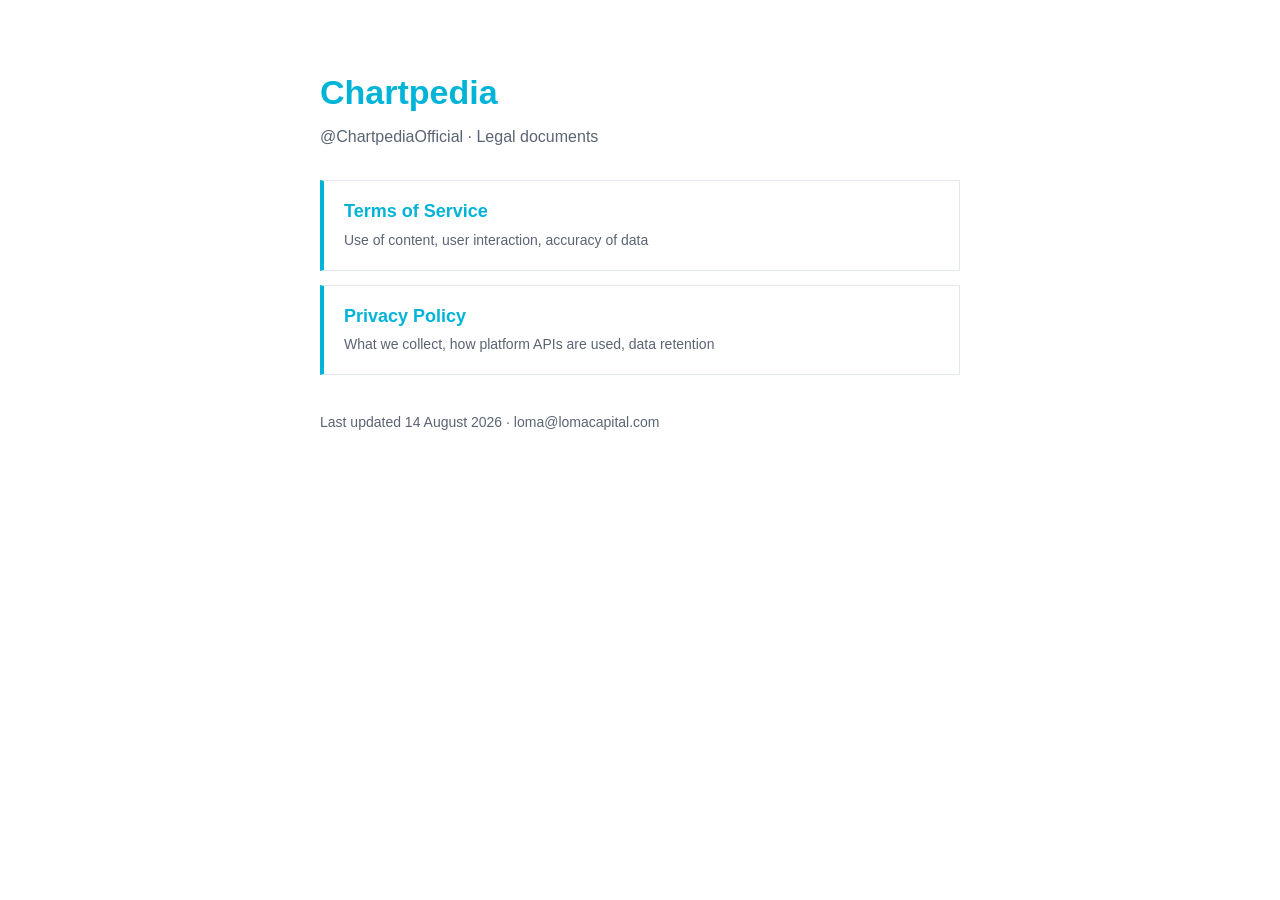
==== index.html @ a7528bb7 "Chartpedia Terms of Service and Privacy Policy for GitHub Pages" ====
<!doctype html>
<html lang="en">
<head>
<meta charset="utf-8">
<meta name="viewport" content="width=device-width, initial-scale=1">
<title>Chartpedia — Legal</title>
<style>
  body { font-family: Arial, Helvetica, sans-serif; color:#1a1a1a;
         line-height:1.65; margin:0; padding:64px 20px; background:#fff; }
  .wrap { max-width:640px; margin:0 auto; }
  h1 { color:#00B4D8; font-size:34px; margin:0 0 4px; }
  p.sub { color:#5a6472; margin:0 0 30px; }
  a.card { display:block; text-decoration:none; color:#1a1a1a;
           border:1px solid #e3e8ee; border-left:4px solid #00B4D8;
           padding:16px 20px; margin-bottom:14px; }
  a.card:hover { background:#f2fbfd; }
  a.card strong { color:#00B4D8; display:block; font-size:18px; }
  a.card span { color:#5a6472; font-size:14px; }
  footer { margin-top:36px; color:#5a6472; font-size:14px; }
</style>
</head>
<body><div class="wrap">
  <h1>Chartpedia</h1>
  <p class="sub">@ChartpediaOfficial · Legal documents</p>
  <a class="card" href="terms.html">
    <strong>Terms of Service</strong>
    <span>Use of content, user interaction, accuracy of data</span></a>
  <a class="card" href="privacy.html">
    <strong>Privacy Policy</strong>
    <span>What we collect, how platform APIs are used, data retention</span></a>
  <footer>Last updated 14 August 2026 · loma@lomacapital.com</footer>
</div></body>
</html>
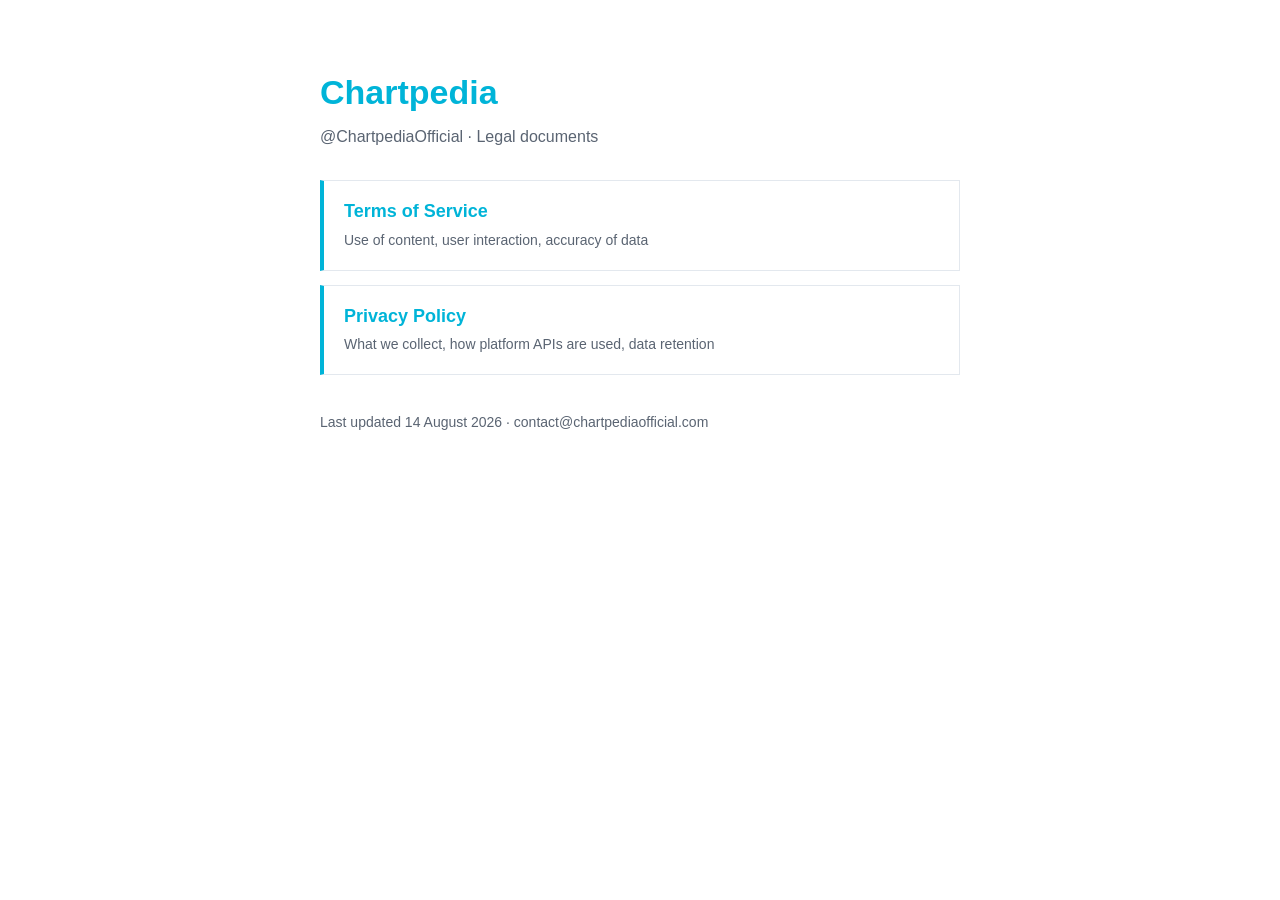
==== commit 2f347f32: "Use Chartpedia-specific contact address on legal pages Placeholder pending the real channel Gmail; s" ====
--- a/index.html
+++ b/index.html
@@ -28,6 +28,6 @@
   <a class="card" href="privacy.html">
     <strong>Privacy Policy</strong>
     <span>What we collect, how platform APIs are used, data retention</span></a>
-  <footer>Last updated 14 August 2026 · loma@lomacapital.com</footer>
+  <footer>Last updated 14 August 2026 · contact@chartpediaofficial.com</footer>
 </div></body>
 </html>
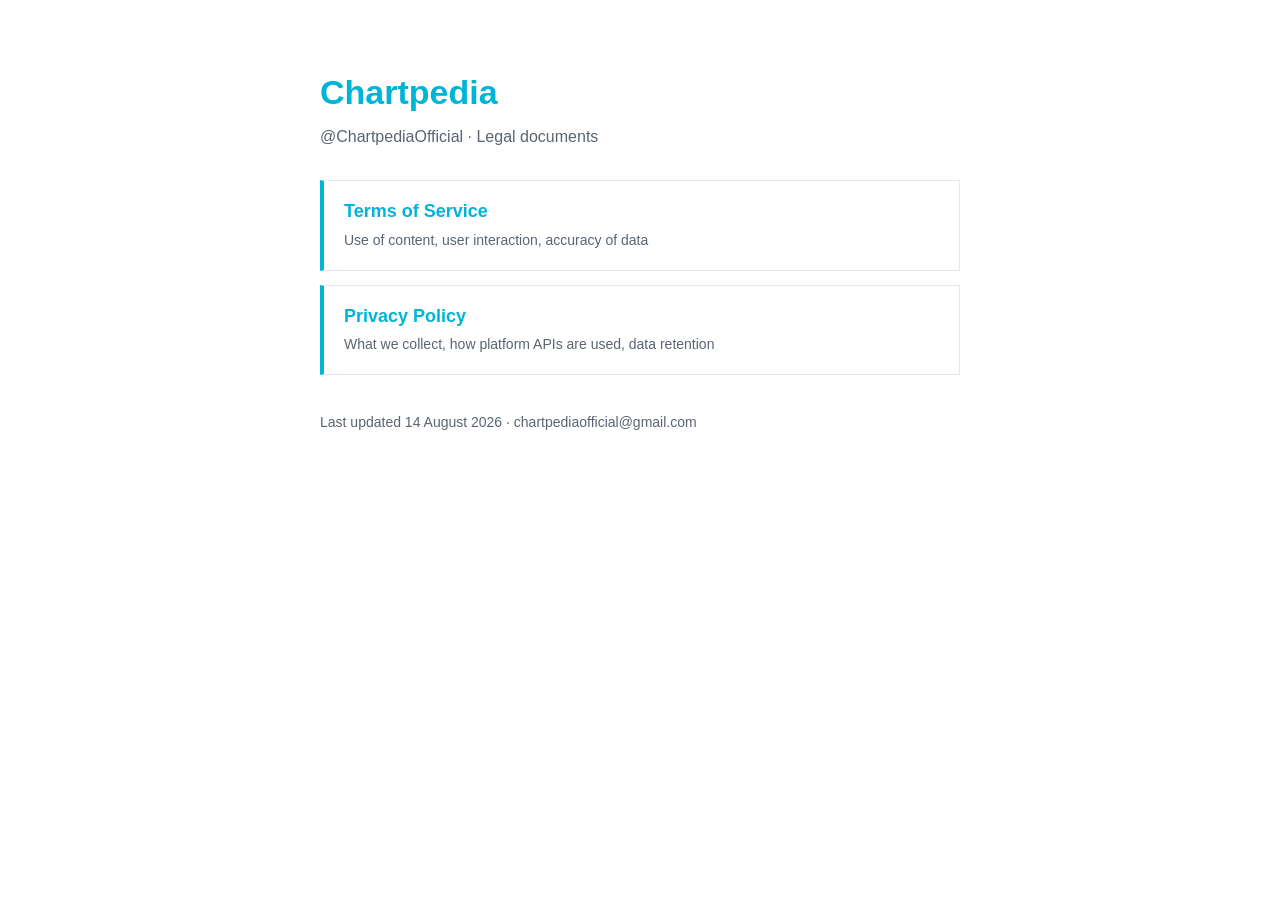
==== commit b86c9abc: "Set real Chartpedia contact address on legal pages" ====
--- a/index.html
+++ b/index.html
@@ -28,6 +28,6 @@
   <a class="card" href="privacy.html">
     <strong>Privacy Policy</strong>
     <span>What we collect, how platform APIs are used, data retention</span></a>
-  <footer>Last updated 14 August 2026 · contact@chartpediaofficial.com</footer>
+  <footer>Last updated 14 August 2026 · chartpediaofficial@gmail.com</footer>
 </div></body>
 </html>
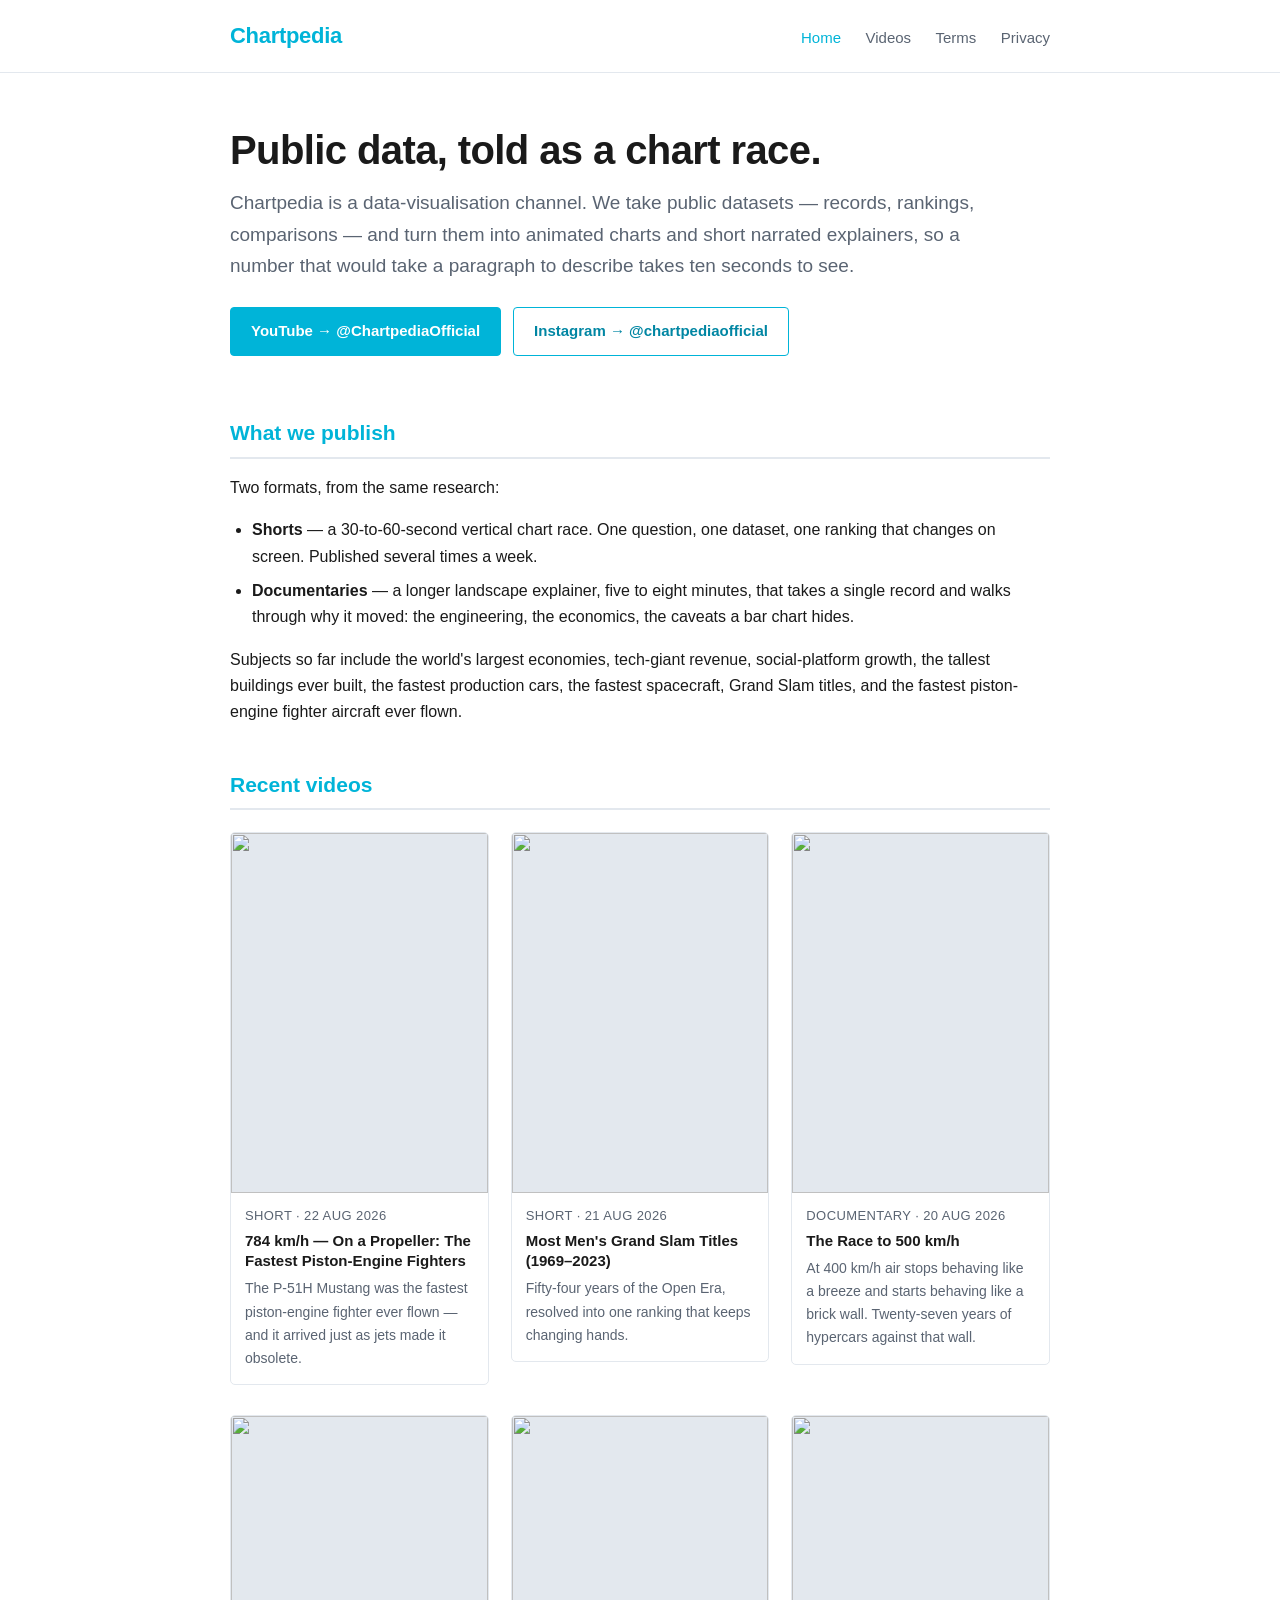
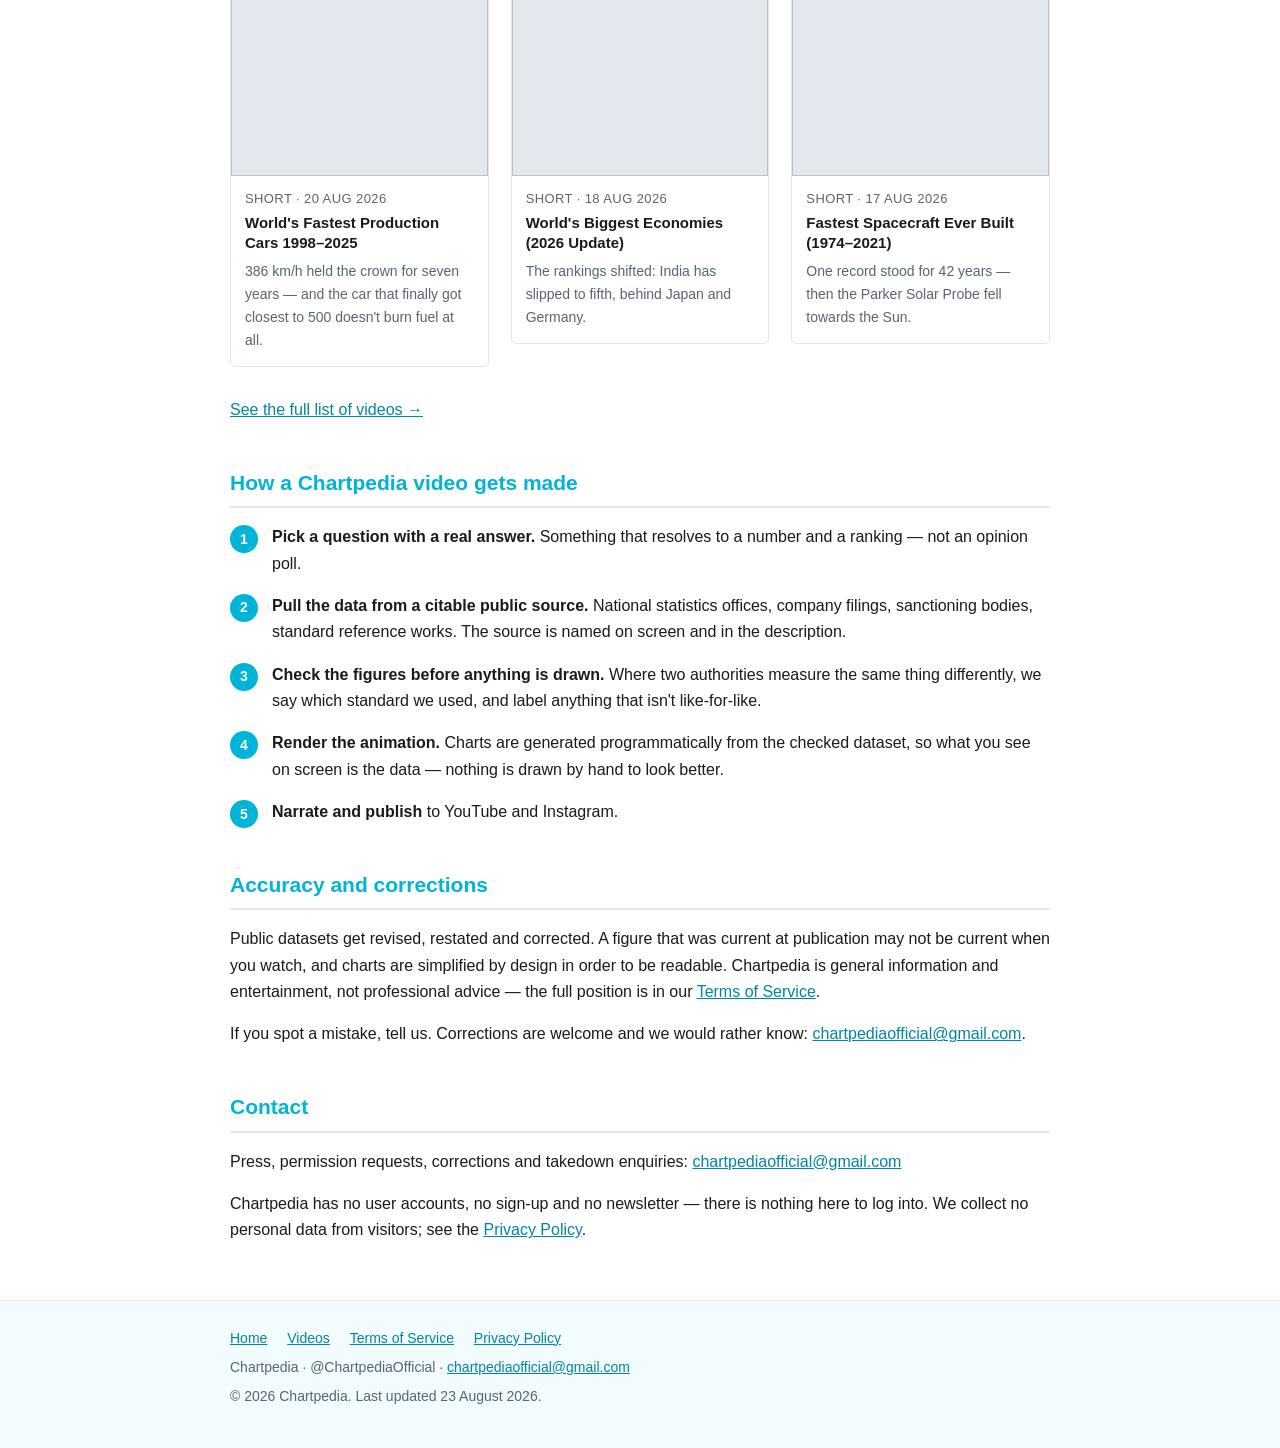
==== commit 679b0343: "Build a real Chartpedia site: homepage, videos page, split legal docs TikTok rejected the app submis" ====
--- a/index.html
+++ b/index.html
@@ -3,31 +3,179 @@
 <head>
 <meta charset="utf-8">
 <meta name="viewport" content="width=device-width, initial-scale=1">
-<title>Chartpedia — Legal</title>
-<style>
-  body { font-family: Arial, Helvetica, sans-serif; color:#1a1a1a;
-         line-height:1.65; margin:0; padding:64px 20px; background:#fff; }
-  .wrap { max-width:640px; margin:0 auto; }
-  h1 { color:#00B4D8; font-size:34px; margin:0 0 4px; }
-  p.sub { color:#5a6472; margin:0 0 30px; }
-  a.card { display:block; text-decoration:none; color:#1a1a1a;
-           border:1px solid #e3e8ee; border-left:4px solid #00B4D8;
-           padding:16px 20px; margin-bottom:14px; }
-  a.card:hover { background:#f2fbfd; }
-  a.card strong { color:#00B4D8; display:block; font-size:18px; }
-  a.card span { color:#5a6472; font-size:14px; }
-  footer { margin-top:36px; color:#5a6472; font-size:14px; }
-</style>
+<title>Chartpedia</title>
+<meta name="description" content="Chartpedia turns public data into animated chart races and narrated explainers, published on YouTube and Instagram.">
+<link rel="canonical" href="https://mlamoum.github.io/chartpedia-legal/">
+<link rel="stylesheet" href="style.css">
 </head>
-<body><div class="wrap">
-  <h1>Chartpedia</h1>
-  <p class="sub">@ChartpediaOfficial · Legal documents</p>
-  <a class="card" href="terms.html">
-    <strong>Terms of Service</strong>
-    <span>Use of content, user interaction, accuracy of data</span></a>
-  <a class="card" href="privacy.html">
-    <strong>Privacy Policy</strong>
-    <span>What we collect, how platform APIs are used, data retention</span></a>
-  <footer>Last updated 14 August 2026 · chartpediaofficial@gmail.com</footer>
-</div></body>
+<body>
+
+<header class="site-head">
+  <div class="wrap">
+    <a class="logo" href="index.html">Chartpedia</a>
+    <nav>
+      <a href="index.html" aria-current="page">Home</a>
+      <a href="videos.html">Videos</a>
+      <a href="terms-of-service.html">Terms</a>
+      <a href="privacy-policy.html">Privacy</a>
+    </nav>
+  </div>
+</header>
+
+<main>
+<div class="wrap">
+
+  <section class="hero">
+    <h1>Public data, told as a chart race.</h1>
+    <p class="lede">
+      Chartpedia is a data-visualisation channel. We take public datasets —
+      records, rankings, comparisons — and turn them into animated charts and
+      short narrated explainers, so a number that would take a paragraph to
+      describe takes ten seconds to see.
+    </p>
+    <div class="btn-row">
+      <a class="btn btn--solid" href="https://www.youtube.com/@ChartpediaOfficial">YouTube&nbsp;→ @ChartpediaOfficial</a>
+      <a class="btn" href="https://www.instagram.com/chartpediaofficial/">Instagram&nbsp;→ @chartpediaofficial</a>
+    </div>
+  </section>
+
+  <section>
+    <h2>What we publish</h2>
+    <p>
+      Two formats, from the same research:
+    </p>
+    <ul>
+      <li><strong>Shorts</strong> — a 30-to-60-second vertical chart race. One
+          question, one dataset, one ranking that changes on screen. Published
+          several times a week.</li>
+      <li><strong>Documentaries</strong> — a longer landscape explainer, five
+          to eight minutes, that takes a single record and walks through why it
+          moved: the engineering, the economics, the caveats a bar chart hides.</li>
+    </ul>
+    <p>
+      Subjects so far include the world's largest economies, tech-giant revenue,
+      social-platform growth, the tallest buildings ever built, the fastest
+      production cars, the fastest spacecraft, Grand Slam titles, and the fastest
+      piston-engine fighter aircraft ever flown.
+    </p>
+  </section>
+
+  <section>
+    <h2>Recent videos</h2>
+    <ul class="grid">
+      <li><a class="card" href="https://www.youtube.com/watch?v=bI7X5N5nPuA">
+        <img src="https://i.ytimg.com/vi/bI7X5N5nPuA/hqdefault.jpg" alt="" loading="lazy" width="480" height="360">
+        <div class="body">
+          <p class="meta">Short · 22 Aug 2026</p>
+          <p class="title">784 km/h — On a Propeller: The Fastest Piston-Engine Fighters</p>
+          <p class="blurb">The P-51H Mustang was the fastest piston-engine fighter ever flown — and it arrived just as jets made it obsolete.</p>
+        </div></a></li>
+
+      <li><a class="card" href="https://www.youtube.com/watch?v=VGV8ub-hmGo">
+        <img src="https://i.ytimg.com/vi/VGV8ub-hmGo/hqdefault.jpg" alt="" loading="lazy" width="480" height="360">
+        <div class="body">
+          <p class="meta">Short · 21 Aug 2026</p>
+          <p class="title">Most Men's Grand Slam Titles (1969–2023)</p>
+          <p class="blurb">Fifty-four years of the Open Era, resolved into one ranking that keeps changing hands.</p>
+        </div></a></li>
+
+      <li><a class="card" href="https://www.youtube.com/watch?v=npkA3915RyQ">
+        <img src="https://i.ytimg.com/vi/npkA3915RyQ/hqdefault.jpg" alt="" loading="lazy" width="480" height="360">
+        <div class="body">
+          <p class="meta">Documentary · 20 Aug 2026</p>
+          <p class="title">The Race to 500 km/h</p>
+          <p class="blurb">At 400 km/h air stops behaving like a breeze and starts behaving like a brick wall. Twenty-seven years of hypercars against that wall.</p>
+        </div></a></li>
+
+      <li><a class="card" href="https://www.youtube.com/watch?v=SwxBOxgbArY">
+        <img src="https://i.ytimg.com/vi/SwxBOxgbArY/hqdefault.jpg" alt="" loading="lazy" width="480" height="360">
+        <div class="body">
+          <p class="meta">Short · 20 Aug 2026</p>
+          <p class="title">World's Fastest Production Cars 1998–2025</p>
+          <p class="blurb">386 km/h held the crown for seven years — and the car that finally got closest to 500 doesn't burn fuel at all.</p>
+        </div></a></li>
+
+      <li><a class="card" href="https://www.youtube.com/watch?v=lNdg31jpJRc">
+        <img src="https://i.ytimg.com/vi/lNdg31jpJRc/hqdefault.jpg" alt="" loading="lazy" width="480" height="360">
+        <div class="body">
+          <p class="meta">Short · 18 Aug 2026</p>
+          <p class="title">World's Biggest Economies (2026 Update)</p>
+          <p class="blurb">The rankings shifted: India has slipped to fifth, behind Japan and Germany.</p>
+        </div></a></li>
+
+      <li><a class="card" href="https://www.youtube.com/watch?v=TeAqu6b9BrM">
+        <img src="https://i.ytimg.com/vi/TeAqu6b9BrM/hqdefault.jpg" alt="" loading="lazy" width="480" height="360">
+        <div class="body">
+          <p class="meta">Short · 17 Aug 2026</p>
+          <p class="title">Fastest Spacecraft Ever Built (1974–2021)</p>
+          <p class="blurb">One record stood for 42 years — then the Parker Solar Probe fell towards the Sun.</p>
+        </div></a></li>
+    </ul>
+    <p style="margin-top:22px"><a href="videos.html">See the full list of videos →</a></p>
+  </section>
+
+  <section>
+    <h2>How a Chartpedia video gets made</h2>
+    <ol class="steps">
+      <li><strong>Pick a question with a real answer.</strong> Something that
+          resolves to a number and a ranking — not an opinion poll.</li>
+      <li><strong>Pull the data from a citable public source.</strong> National
+          statistics offices, company filings, sanctioning bodies, standard
+          reference works. The source is named on screen and in the description.</li>
+      <li><strong>Check the figures before anything is drawn.</strong> Where two
+          authorities measure the same thing differently, we say which standard
+          we used, and label anything that isn't like-for-like.</li>
+      <li><strong>Render the animation.</strong> Charts are generated
+          programmatically from the checked dataset, so what you see on screen is
+          the data — nothing is drawn by hand to look better.</li>
+      <li><strong>Narrate and publish</strong> to YouTube and Instagram.</li>
+    </ol>
+  </section>
+
+  <section>
+    <h2>Accuracy and corrections</h2>
+    <p>
+      Public datasets get revised, restated and corrected. A figure that was
+      current at publication may not be current when you watch, and charts are
+      simplified by design in order to be readable. Chartpedia is general
+      information and entertainment, not professional advice — the full position
+      is in our <a href="terms-of-service.html">Terms of Service</a>.
+    </p>
+    <p>
+      If you spot a mistake, tell us. Corrections are welcome and we would rather
+      know:
+      <a href="mailto:chartpediaofficial@gmail.com">chartpediaofficial@gmail.com</a>.
+    </p>
+  </section>
+
+  <section>
+    <h2>Contact</h2>
+    <p>
+      Press, permission requests, corrections and takedown enquiries:
+      <a href="mailto:chartpediaofficial@gmail.com">chartpediaofficial@gmail.com</a>
+    </p>
+    <p>
+      Chartpedia has no user accounts, no sign-up and no newsletter — there is
+      nothing here to log into. We collect no personal data from visitors; see
+      the <a href="privacy-policy.html">Privacy Policy</a>.
+    </p>
+  </section>
+
+</div>
+</main>
+
+<footer class="site-foot">
+  <div class="wrap">
+    <p class="links">
+      <a href="index.html">Home</a>
+      <a href="videos.html">Videos</a>
+      <a href="terms-of-service.html">Terms of Service</a>
+      <a href="privacy-policy.html">Privacy Policy</a>
+    </p>
+    <p>Chartpedia · @ChartpediaOfficial · <a href="mailto:chartpediaofficial@gmail.com">chartpediaofficial@gmail.com</a></p>
+    <p>© 2026 Chartpedia. Last updated 23 August 2026.</p>
+  </div>
+</footer>
+
+</body>
 </html>
--- a/style.css
+++ b/style.css
@@ -0,0 +1,163 @@
+/* Chartpedia — shared site styles. No build step, no external dependencies. */
+:root {
+  --accent: #00B4D8;
+  --accent-dark: #0086a3;
+  --ink: #1a1a1a;
+  --muted: #5a6472;
+  --rule: #e3e8ee;
+  --tint: #f2fbfd;
+  --page: #ffffff;
+}
+* { box-sizing: border-box; }
+html { -webkit-text-size-adjust: 100%; }
+body {
+  font-family: -apple-system, BlinkMacSystemFont, "Segoe UI", Arial, Helvetica, sans-serif;
+  color: var(--ink);
+  background: var(--page);
+  line-height: 1.65;
+  margin: 0;
+  padding: 0;
+}
+.wrap { max-width: 860px; margin: 0 auto; padding: 0 20px; }
+.wrap--narrow { max-width: 760px; }
+
+/* ---- header / nav ---- */
+.site-head {
+  border-bottom: 1px solid var(--rule);
+  background: var(--page);
+}
+.site-head .wrap {
+  display: flex;
+  flex-wrap: wrap;
+  align-items: baseline;
+  gap: 6px 26px;
+  padding-top: 18px;
+  padding-bottom: 18px;
+}
+.logo {
+  font-size: 22px;
+  font-weight: bold;
+  color: var(--accent);
+  text-decoration: none;
+  letter-spacing: -0.3px;
+  margin-right: auto;
+}
+.site-head nav a {
+  color: var(--muted);
+  text-decoration: none;
+  font-size: 15px;
+}
+.site-head nav a + a { margin-left: 20px; }
+.site-head nav a:hover, .site-head nav a[aria-current="page"] { color: var(--accent); }
+
+/* ---- hero ---- */
+.hero { padding: 54px 0 10px; }
+.hero h1 {
+  font-size: 40px;
+  line-height: 1.15;
+  margin: 0 0 14px;
+  letter-spacing: -0.6px;
+}
+.hero p.lede { font-size: 19px; color: var(--muted); margin: 0 0 26px; max-width: 42em; }
+
+/* ---- generic type ---- */
+h2 {
+  color: var(--accent);
+  font-size: 21px;
+  margin: 42px 0 10px;
+  padding-bottom: 6px;
+  border-bottom: 2px solid var(--rule);
+}
+h3 { font-size: 17px; margin: 26px 0 6px; }
+p, li { font-size: 16px; }
+ul { padding-left: 22px; }
+li { margin-bottom: 8px; }
+a { color: var(--accent-dark); }
+.updated { color: var(--muted); font-size: 14px; margin: 0 0 8px; }
+.brand { font-weight: bold; color: var(--accent); }
+.callout {
+  background: var(--tint);
+  border-left: 4px solid var(--accent);
+  padding: 14px 18px;
+  margin: 18px 0;
+}
+
+/* ---- buttons ---- */
+.btn-row { display: flex; flex-wrap: wrap; gap: 12px; margin: 0 0 8px; }
+.btn {
+  display: inline-block;
+  padding: 11px 20px;
+  border-radius: 4px;
+  text-decoration: none;
+  font-size: 15px;
+  font-weight: bold;
+  border: 1px solid var(--accent);
+  color: var(--accent-dark);
+  background: var(--page);
+}
+.btn--solid { background: var(--accent); color: #fff; }
+.btn:hover { background: var(--tint); color: var(--accent-dark); }
+.btn--solid:hover { background: var(--accent-dark); color: #fff; border-color: var(--accent-dark); }
+
+/* ---- video grid ---- */
+.grid {
+  display: grid;
+  grid-template-columns: repeat(auto-fill, minmax(240px, 1fr));
+  gap: 22px;
+  margin: 22px 0 0;
+  padding: 0;
+  list-style: none;
+}
+.card {
+  border: 1px solid var(--rule);
+  border-radius: 5px;
+  overflow: hidden;
+  display: flex;
+  flex-direction: column;
+  text-decoration: none;
+  color: var(--ink);
+  background: var(--page);
+}
+.card:hover { border-color: var(--accent); background: var(--tint); }
+.card img { width: 100%; display: block; aspect-ratio: 16 / 9; object-fit: cover; background: var(--rule); }
+.card .body { padding: 12px 14px 14px; }
+.card .meta { color: var(--muted); font-size: 13px; margin: 0 0 4px; text-transform: uppercase; letter-spacing: 0.4px; }
+.card .title { font-size: 15px; font-weight: bold; margin: 0 0 6px; line-height: 1.35; }
+.card .blurb { font-size: 14px; color: var(--muted); margin: 0; }
+
+/* ---- steps ---- */
+.steps { counter-reset: step; padding-left: 0; list-style: none; }
+.steps li {
+  counter-increment: step;
+  position: relative;
+  padding-left: 42px;
+  margin-bottom: 16px;
+}
+.steps li::before {
+  content: counter(step);
+  position: absolute;
+  left: 0; top: 1px;
+  width: 28px; height: 28px;
+  border-radius: 50%;
+  background: var(--accent);
+  color: #fff;
+  font-weight: bold;
+  font-size: 14px;
+  display: flex; align-items: center; justify-content: center;
+}
+
+/* ---- footer ---- */
+.site-foot {
+  margin-top: 56px;
+  border-top: 1px solid var(--rule);
+  background: var(--tint);
+}
+.site-foot .wrap { padding-top: 26px; padding-bottom: 34px; }
+.site-foot p { color: var(--muted); font-size: 14px; margin: 0 0 6px; }
+.site-foot a { color: var(--accent-dark); }
+.site-foot .links a + a { margin-left: 16px; }
+
+@media (max-width: 560px) {
+  .hero h1 { font-size: 31px; }
+  .hero { padding-top: 36px; }
+}
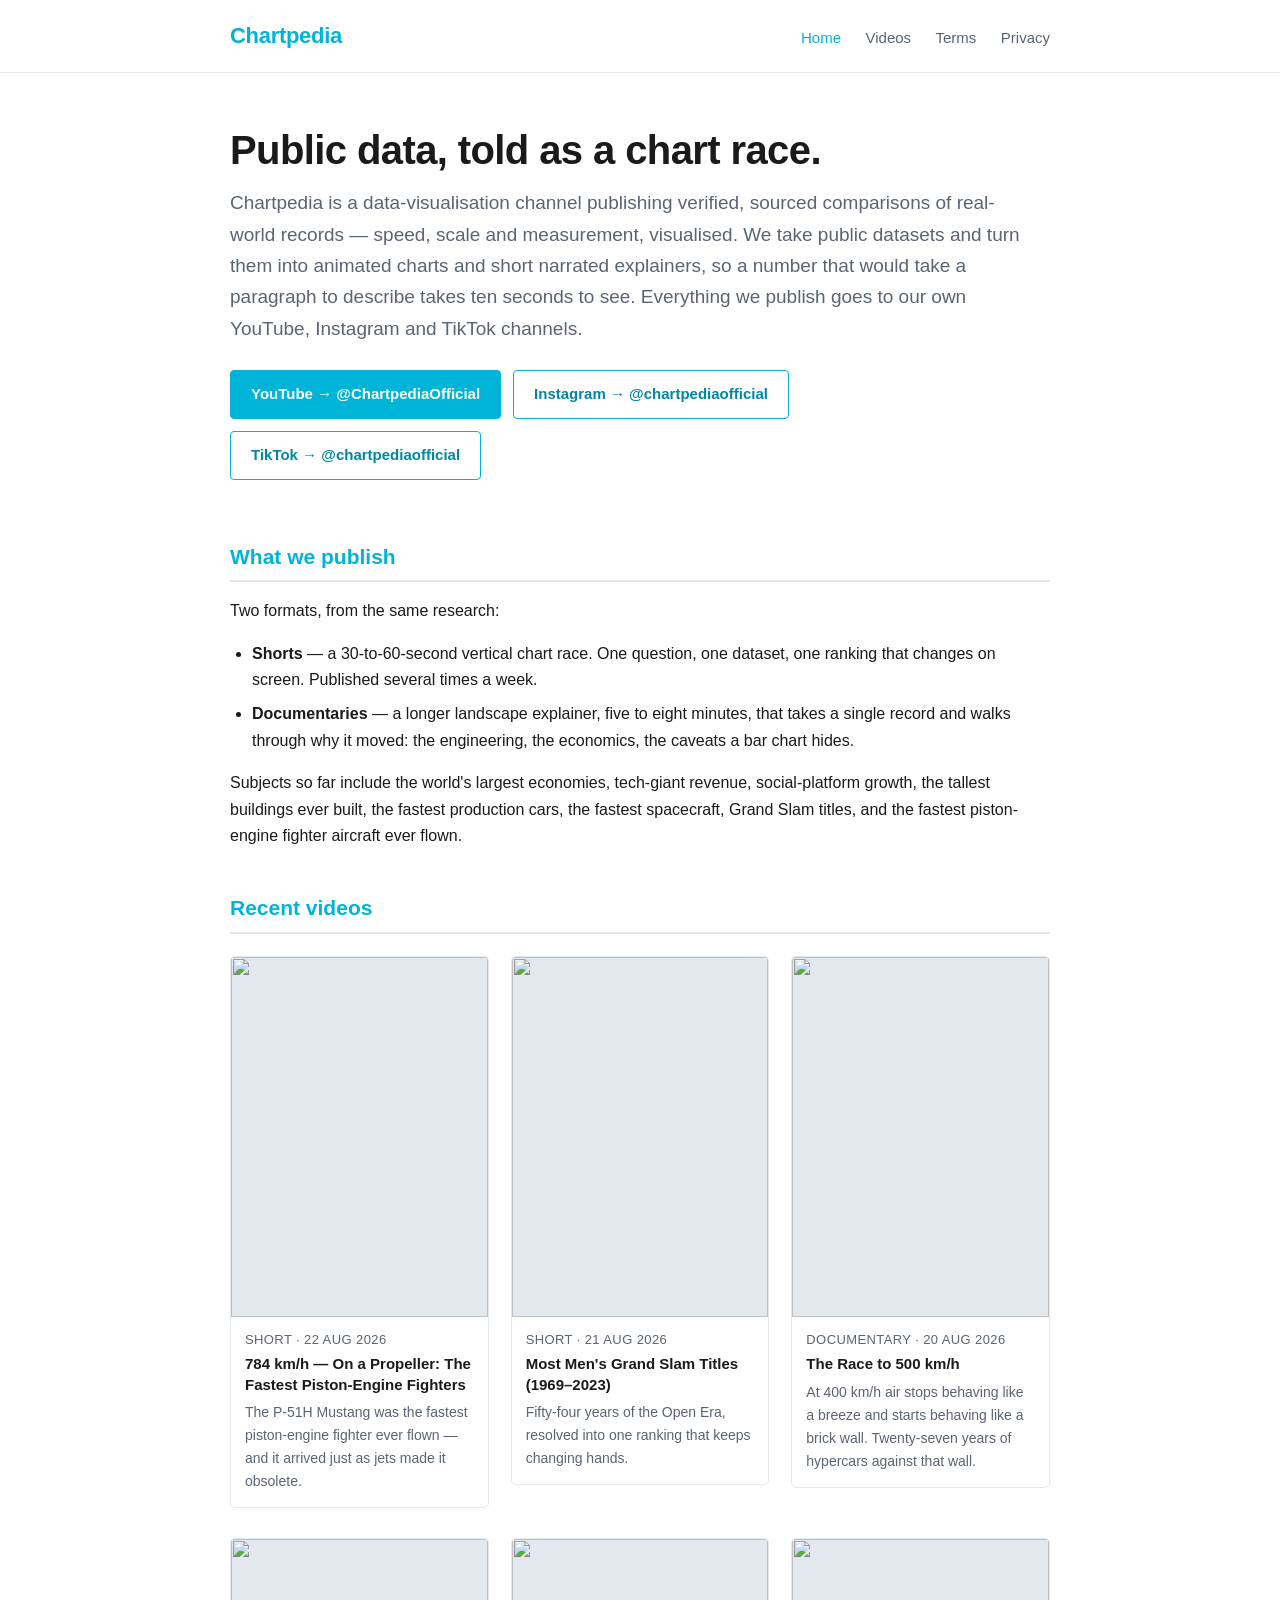
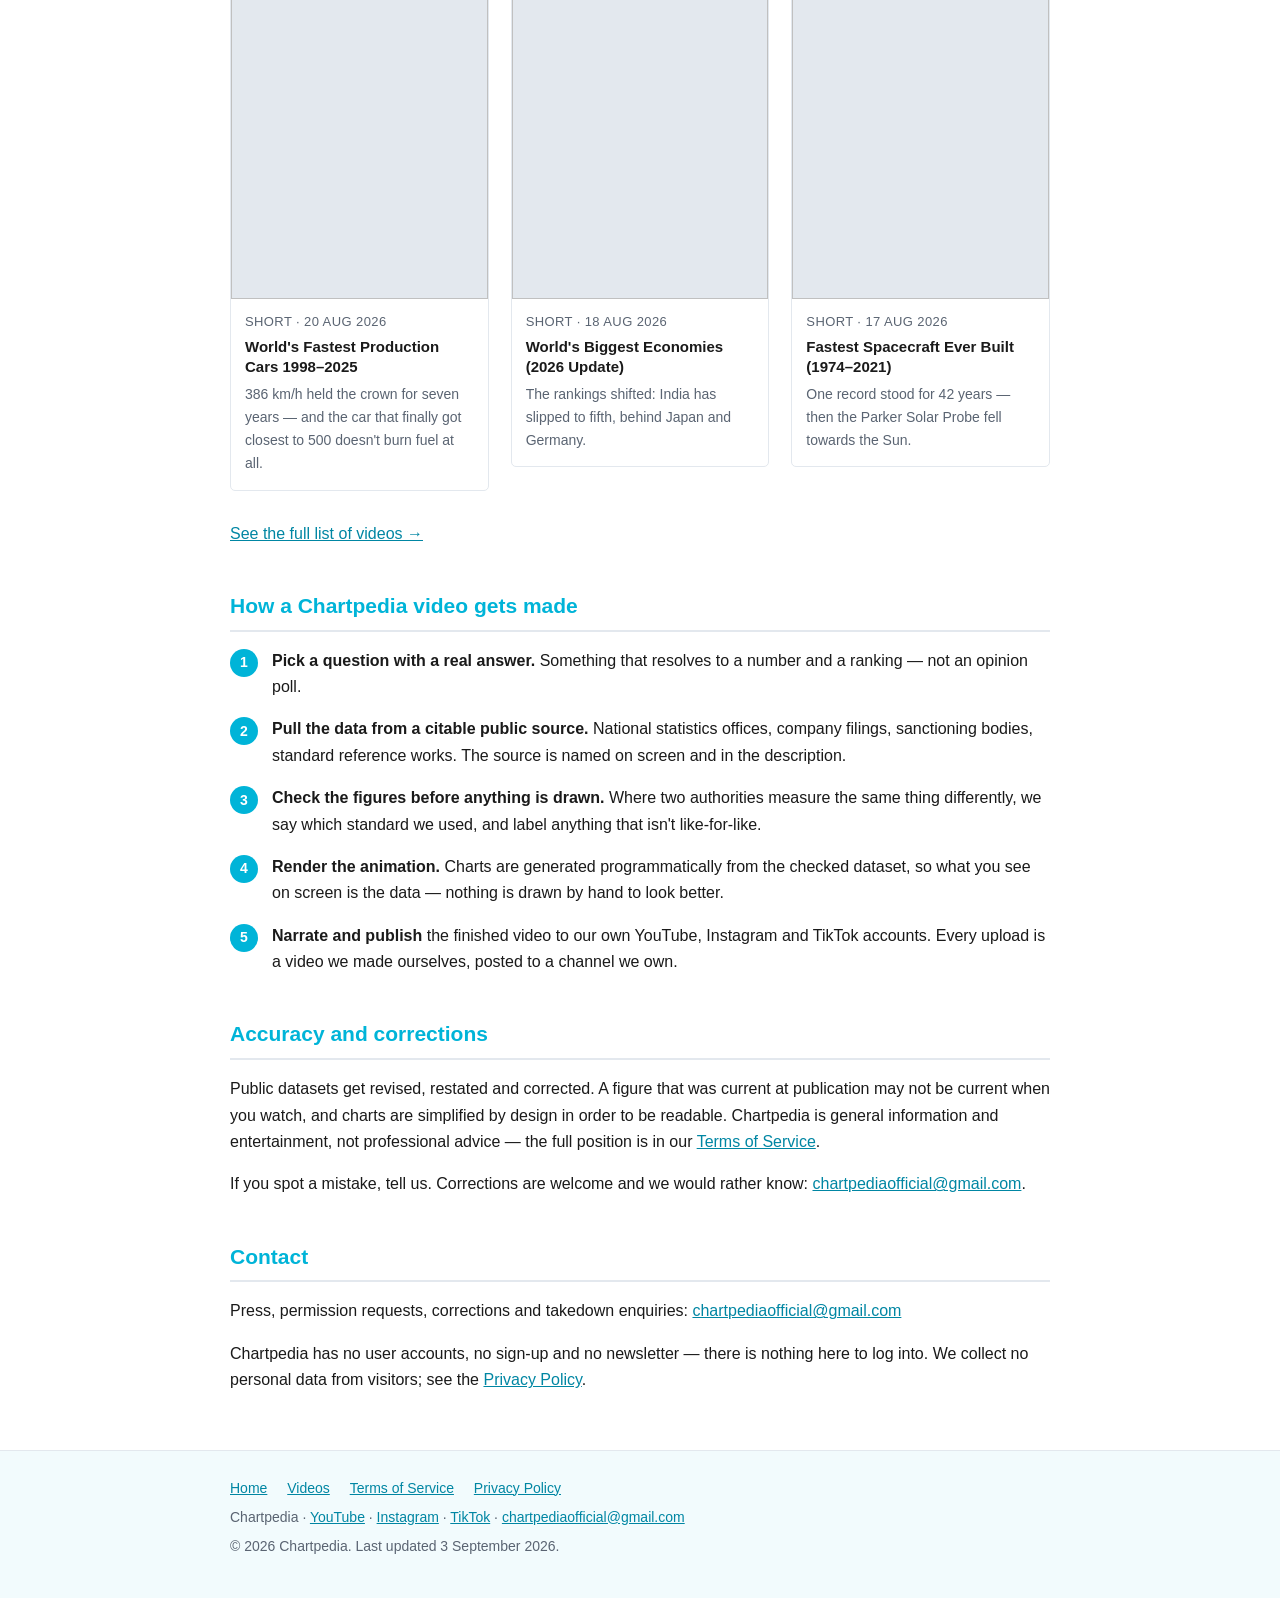
==== commit 6af6111e: "Site: make the homepage pass TikTok app review TikTok rejected the Content Posting API request again" ====
--- a/index.html
+++ b/index.html
@@ -4,7 +4,7 @@
 <meta charset="utf-8">
 <meta name="viewport" content="width=device-width, initial-scale=1">
 <title>Chartpedia</title>
-<meta name="description" content="Chartpedia turns public data into animated chart races and narrated explainers, published on YouTube and Instagram.">
+<meta name="description" content="Chartpedia turns public data into animated chart races and narrated explainers, published on YouTube, Instagram and TikTok.">
 <link rel="canonical" href="https://mlamoum.github.io/chartpedia-legal/">
 <link rel="stylesheet" href="style.css">
 </head>
@@ -16,8 +16,8 @@
     <nav>
       <a href="index.html" aria-current="page">Home</a>
       <a href="videos.html">Videos</a>
-      <a href="terms-of-service.html">Terms</a>
-      <a href="privacy-policy.html">Privacy</a>
+      <a href="terms-of-service">Terms</a>
+      <a href="privacy-policy">Privacy</a>
     </nav>
   </div>
 </header>
@@ -28,14 +28,17 @@
   <section class="hero">
     <h1>Public data, told as a chart race.</h1>
     <p class="lede">
-      Chartpedia is a data-visualisation channel. We take public datasets —
-      records, rankings, comparisons — and turn them into animated charts and
-      short narrated explainers, so a number that would take a paragraph to
-      describe takes ten seconds to see.
+      Chartpedia is a data-visualisation channel publishing verified, sourced
+      comparisons of real-world records — speed, scale and measurement,
+      visualised. We take public datasets and turn them into animated charts
+      and short narrated explainers, so a number that would take a paragraph
+      to describe takes ten seconds to see. Everything we publish goes to our
+      own YouTube, Instagram and TikTok channels.
     </p>
     <div class="btn-row">
       <a class="btn btn--solid" href="https://www.youtube.com/@ChartpediaOfficial">YouTube&nbsp;→ @ChartpediaOfficial</a>
       <a class="btn" href="https://www.instagram.com/chartpediaofficial/">Instagram&nbsp;→ @chartpediaofficial</a>
+      <a class="btn" href="https://www.tiktok.com/@chartpediaofficial">TikTok&nbsp;→ @chartpediaofficial</a>
     </div>
   </section>
 
@@ -128,7 +131,9 @@
       <li><strong>Render the animation.</strong> Charts are generated
           programmatically from the checked dataset, so what you see on screen is
           the data — nothing is drawn by hand to look better.</li>
-      <li><strong>Narrate and publish</strong> to YouTube and Instagram.</li>
+      <li><strong>Narrate and publish</strong> the finished video to our own
+          YouTube, Instagram and TikTok accounts. Every upload is a video we
+          made ourselves, posted to a channel we own.</li>
     </ol>
   </section>
 
@@ -139,7 +144,7 @@
       current at publication may not be current when you watch, and charts are
       simplified by design in order to be readable. Chartpedia is general
       information and entertainment, not professional advice — the full position
-      is in our <a href="terms-of-service.html">Terms of Service</a>.
+      is in our <a href="terms-of-service">Terms of Service</a>.
     </p>
     <p>
       If you spot a mistake, tell us. Corrections are welcome and we would rather
@@ -157,7 +162,7 @@
     <p>
       Chartpedia has no user accounts, no sign-up and no newsletter — there is
       nothing here to log into. We collect no personal data from visitors; see
-      the <a href="privacy-policy.html">Privacy Policy</a>.
+      the <a href="privacy-policy">Privacy Policy</a>.
     </p>
   </section>
 
@@ -169,11 +174,11 @@
     <p class="links">
       <a href="index.html">Home</a>
       <a href="videos.html">Videos</a>
-      <a href="terms-of-service.html">Terms of Service</a>
-      <a href="privacy-policy.html">Privacy Policy</a>
+      <a href="terms-of-service">Terms of Service</a>
+      <a href="privacy-policy">Privacy Policy</a>
     </p>
-    <p>Chartpedia · @ChartpediaOfficial · <a href="mailto:chartpediaofficial@gmail.com">chartpediaofficial@gmail.com</a></p>
-    <p>© 2026 Chartpedia. Last updated 23 August 2026.</p>
+    <p>Chartpedia · <a href="https://www.youtube.com/@ChartpediaOfficial">YouTube</a> · <a href="https://www.instagram.com/chartpediaofficial/">Instagram</a> · <a href="https://www.tiktok.com/@chartpediaofficial">TikTok</a> · <a href="mailto:chartpediaofficial@gmail.com">chartpediaofficial@gmail.com</a></p>
+    <p>© 2026 Chartpedia. Last updated 3 September 2026.</p>
   </div>
 </footer>
 
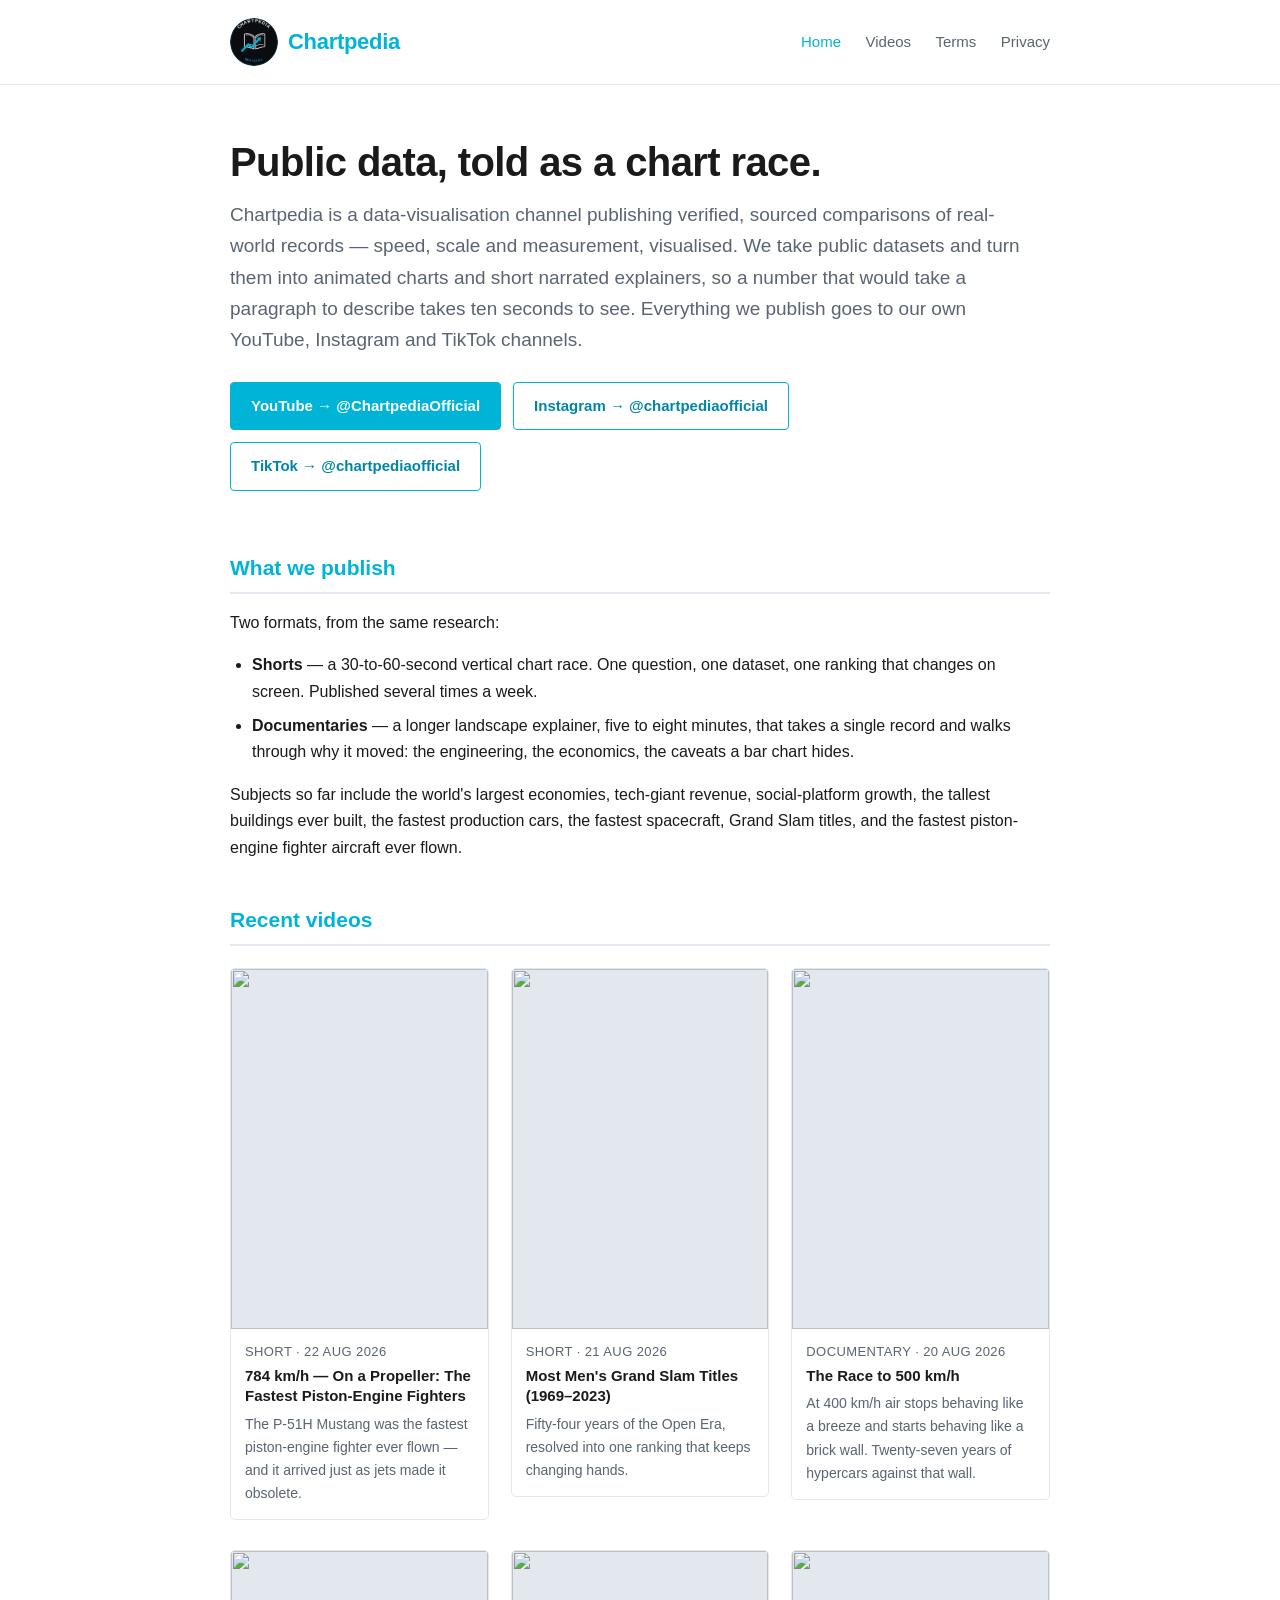
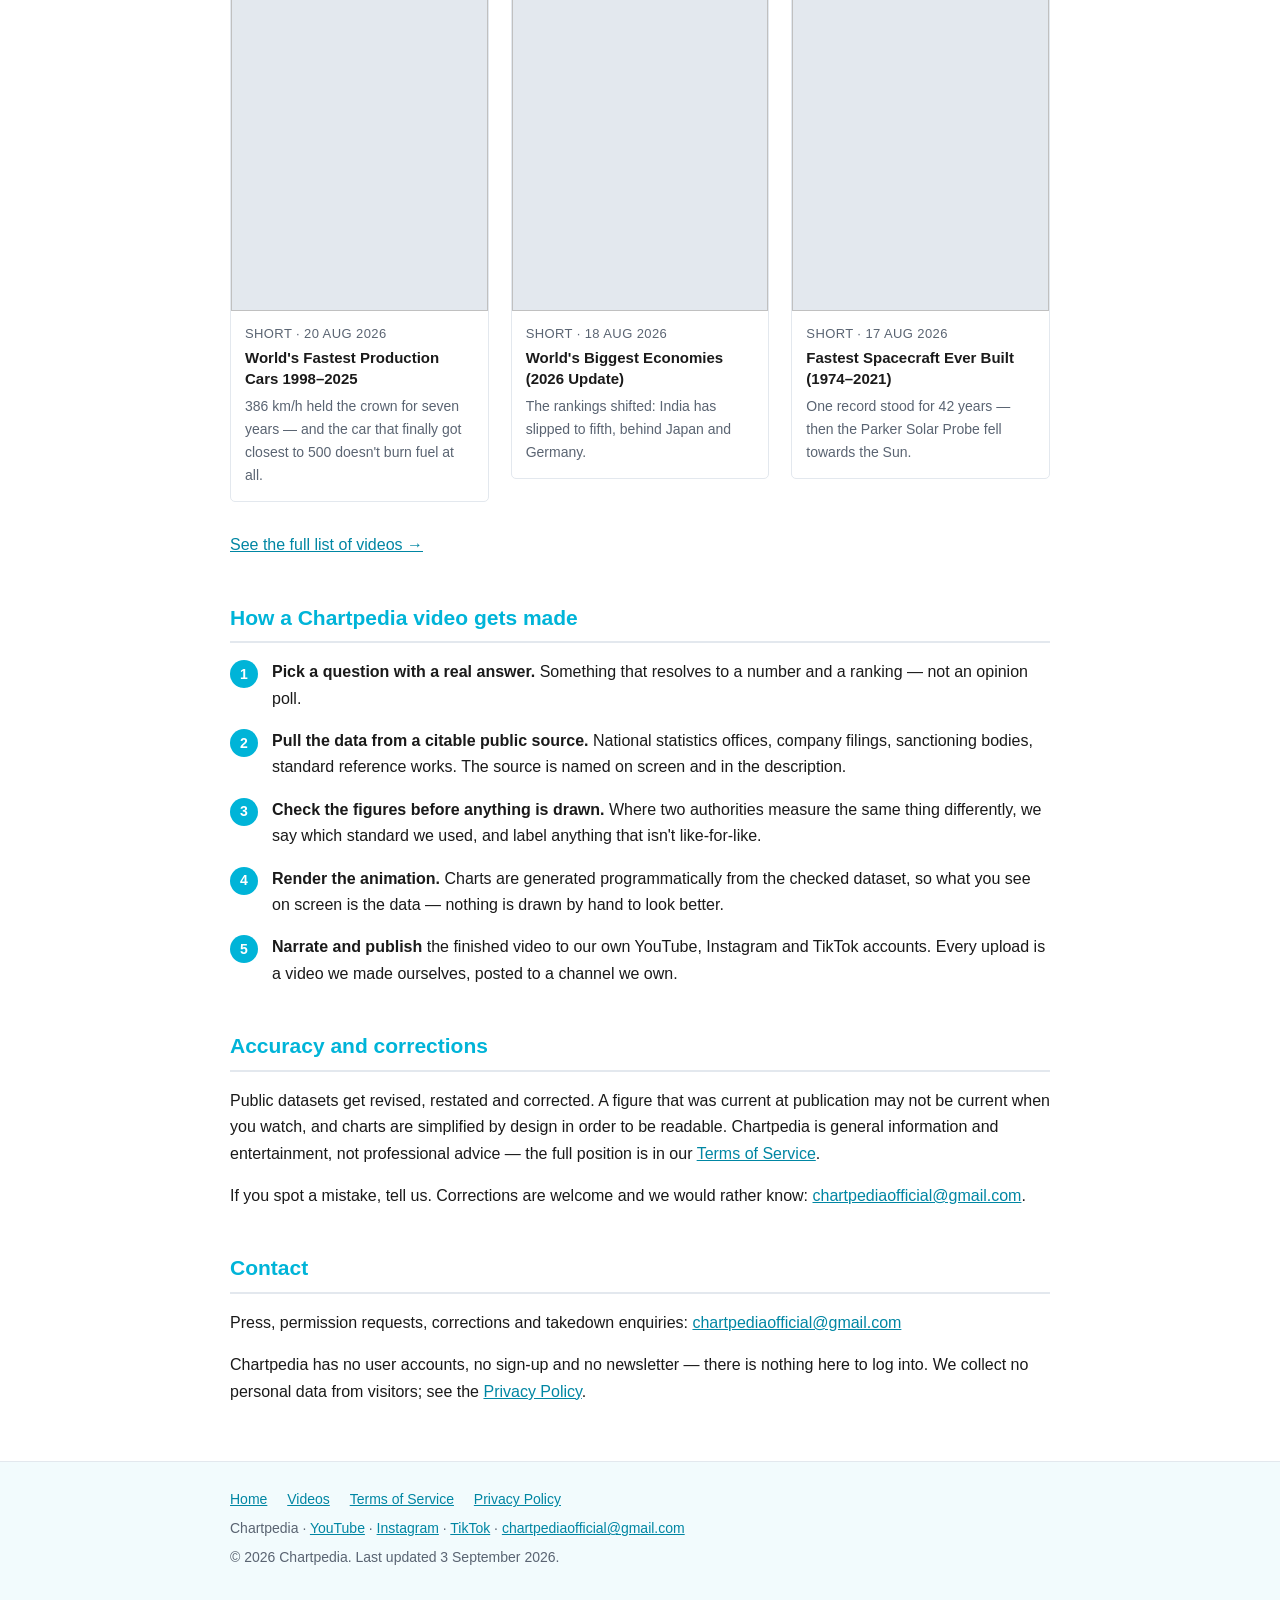
==== commit bca1d3fd: "Use the TikTok app icon as the site favicon and header logo TikTok app review has rejected the app f" ====
--- a/index.html
+++ b/index.html
@@ -7,12 +7,16 @@
 <meta name="description" content="Chartpedia turns public data into animated chart races and narrated explainers, published on YouTube, Instagram and TikTok.">
 <link rel="canonical" href="https://mlamoum.github.io/chartpedia-legal/">
 <link rel="stylesheet" href="style.css">
+<link rel="icon" href="favicon.ico" sizes="any">
+<link rel="icon" type="image/png" sizes="32x32" href="favicon-32x32.png">
+<link rel="icon" type="image/png" sizes="16x16" href="favicon-16x16.png">
+<link rel="apple-touch-icon" sizes="180x180" href="apple-touch-icon.png">
 </head>
 <body>
 
 <header class="site-head">
   <div class="wrap">
-    <a class="logo" href="index.html">Chartpedia</a>
+    <a class="logo" href="index.html"><img class="logo-mark" src="assets/chartpedia-logo-512.png" width="48" height="48" alt="Chartpedia"><span>Chartpedia</span></a>
     <nav>
       <a href="index.html" aria-current="page">Home</a>
       <a href="videos.html">Videos</a>
--- a/style.css
+++ b/style.css
@@ -29,7 +29,7 @@
 .site-head .wrap {
   display: flex;
   flex-wrap: wrap;
-  align-items: baseline;
+  align-items: center;
   gap: 6px 26px;
   padding-top: 18px;
   padding-bottom: 18px;
@@ -41,6 +41,18 @@
   text-decoration: none;
   letter-spacing: -0.3px;
   margin-right: auto;
+  display: inline-flex;
+  align-items: center;
+  gap: 10px;
+}
+/* The Chartpedia app icon. Must stay pixel-identical to the icon submitted in
+   TikTok Basic Info and shown on the @chartpediaofficial profile — TikTok app
+   review rejects the site when the two differ. Source: assets/app-icon.png. */
+.logo-mark {
+  width: 48px;
+  height: 48px;
+  display: block;
+  border-radius: 50%;
 }
 .site-head nav a {
   color: var(--muted);
